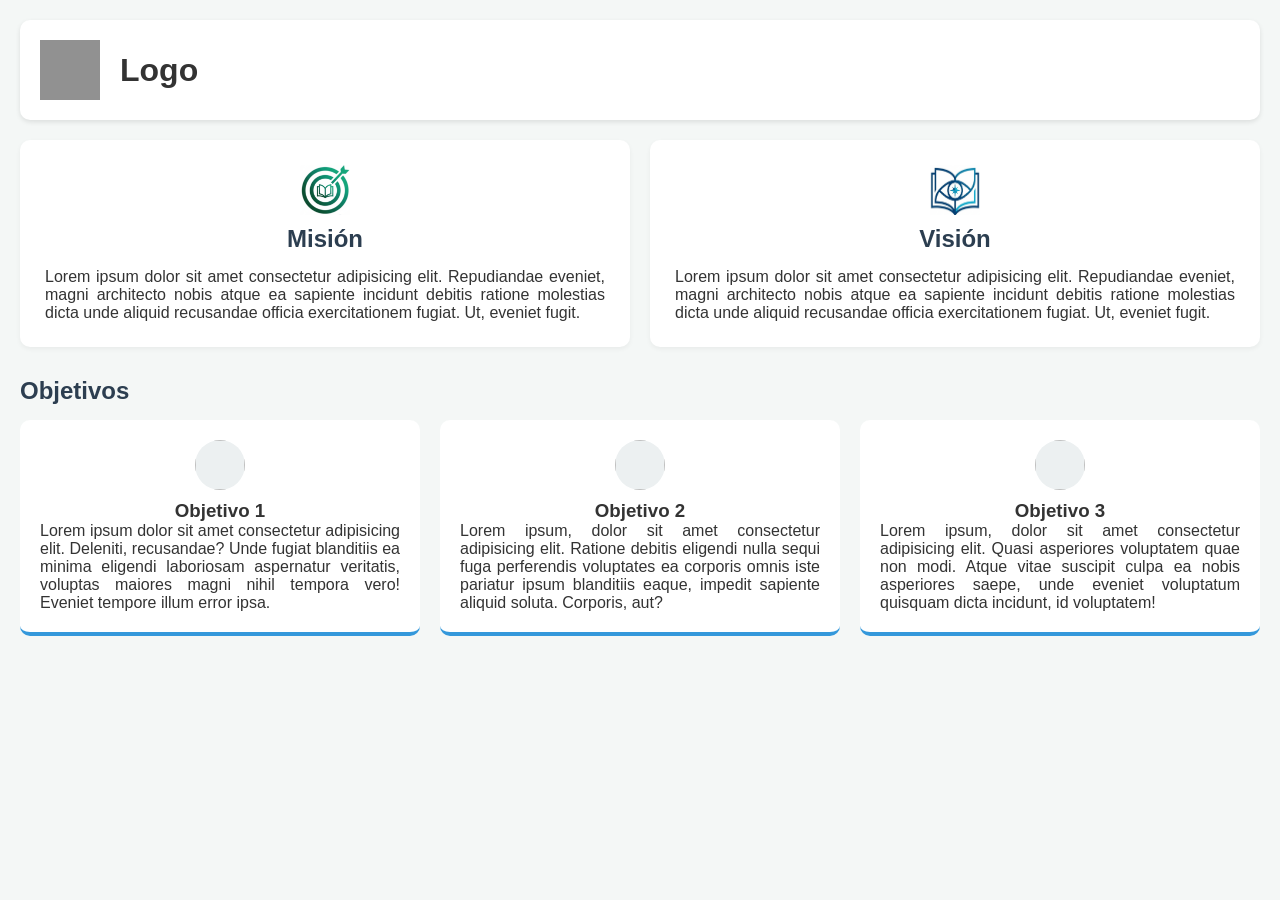
==== index.html @ 1b15ff0c "Add files via upload" ====
<!DOCTYPE html>
<html lang="es">
<head>
    <meta charset="UTF-8">
    <meta name="viewport" content="width=device-width, initial-scale=1.0">
    <link rel="stylesheet" href="/index.css">
    <title>Taller Editorial</title>
</head>
<body>
    <div class="Encabezado">
        <img src="/Logo.png"/>
        <h1>Logo</h1>
    </div>
    <div class="Mision-Vision-Container">
        <div class="Mision">
            <img src="/Mision.png"/>
            <h2>Misión</h2>
            <p>Lorem ipsum dolor sit amet consectetur adipisicing elit. Repudiandae eveniet, magni architecto nobis atque ea sapiente incidunt debitis ratione molestias dicta unde aliquid recusandae officia exercitationem fugiat. Ut, eveniet fugit.</p>
        </div>
        <div class="Vision">
            <img src="/Vision.png"/>
            <h2>Visión</h2>
            <p>Lorem ipsum dolor sit amet consectetur adipisicing elit. Repudiandae eveniet, magni architecto nobis atque ea sapiente incidunt debitis ratione molestias dicta unde aliquid recusandae officia exercitationem fugiat. Ut, eveniet fugit.</p>
        </div>
    </div>
    <h2>Objetivos</h2>
    <div class="Objetivos">
        <div class="Objetivo1">
            <img/>
            <h3>Objetivo 1</h3>
            <p>Lorem ipsum dolor sit amet consectetur adipisicing elit. Deleniti, recusandae? Unde fugiat blanditiis ea minima eligendi laboriosam aspernatur veritatis, voluptas maiores magni nihil tempora vero! Eveniet tempore illum error ipsa.</p>
        </div>
        <div class="Objetivo2">
            <img/>
            <h3>Objetivo 2</h3>
            <p>Lorem ipsum, dolor sit amet consectetur adipisicing elit. Ratione debitis eligendi nulla sequi fuga perferendis voluptates ea corporis omnis iste pariatur ipsum blanditiis eaque, impedit sapiente aliquid soluta. Corporis, aut?</p>
        </div>
        <div class="Objetivo3">
            <img/>
            <h3>Objetivo 3</h3>
            <p>Lorem ipsum, dolor sit amet consectetur adipisicing elit. Quasi asperiores voluptatem quae non modi. Atque vitae suscipit culpa ea nobis asperiores saepe, unde eveniet voluptatum quisquam dicta incidunt, id voluptatem!</p>
        </div>
    </div>
</body>
</html>
---- index.css ----
/* Configuración general */
* {
    margin: 0;
    padding: 0;
    box-sizing: border-box;
    font-family: 'Segoe UI', Tahoma, Geneva, Verdana, sans-serif;
}

body {
    background-color: #f4f7f6;
    color: #333;
    padding: 20px;
}

/* 1. Encabezado: Logo y Título alineados */
.Encabezado {
    display: flex;
    align-items: center; /* Alinea verticalmente al centro */
    gap: 20px;           /* Espacio entre logo y texto */
    padding: 20px;
    background-color: #fff;
    border-radius: 10px;
    margin-bottom: 20px;
    box-shadow: 0 2px 5px rgba(0,0,0,0.1);
}

.Encabezado img {
    height: 60px; /* Tamaño del logo */
}

/* 2. Misión y Visión: Uno al lado del otro */
.Mision, .Vision {
    background-color: #fff;
    padding: 25px;
    border-radius: 10px;
    flex: 1; /* Hace que ambos ocupen el mismo ancho */
    box-shadow: 0 2px 5px rgba(0,0,0,0.05);
    display: flex;
    flex-direction: column;
    align-items: center;
}

.Mision-Vision-Container img {
    width: 50px;
    height: 50px;
    background-color: #ecf0f1; /* Placeholder si no hay imagen */
    margin-bottom: 10px;
    /*border-radius: 50%;*/
    
}

/* Contenedor que envuelve Misión y Visión */
.Mision-Vision-Container { /* Nota abajo sobre este cambio */
    display: flex;
    gap: 20px;
    margin-bottom: 30px;
}

/* 3. Objetivos: Fila principal */
h2 {
    margin-bottom: 15px;
    color: #2c3e50;
}

.Objetivos {
    display: flex;
    justify-content: space-between; /* Los separa equitativamente */
    gap: 20px;
}

/* Objetivos internos: Imagen arriba, Texto abajo (Flex-Col) */
.Objetivo1, .Objetivo2, .Objetivo3 {
    display: flex;
    flex-direction: column; /* Alineación vertical */
    align-items: center;    /* Centra la imagen y el texto */
    background-color: #fff;
    padding: 20px;
    border-radius: 10px;
    flex: 1;
    text-align: center;
    border-bottom: 4px solid #3498db; /* Un detalle visual */
}

.Objetivos img {
    width: 50px;
    height: 50px;
    background-color: #ecf0f1; /* Placeholder si no hay imagen */
    margin-bottom: 10px;
    border-radius: 50%;
}

p {
    text-align: justify;
}
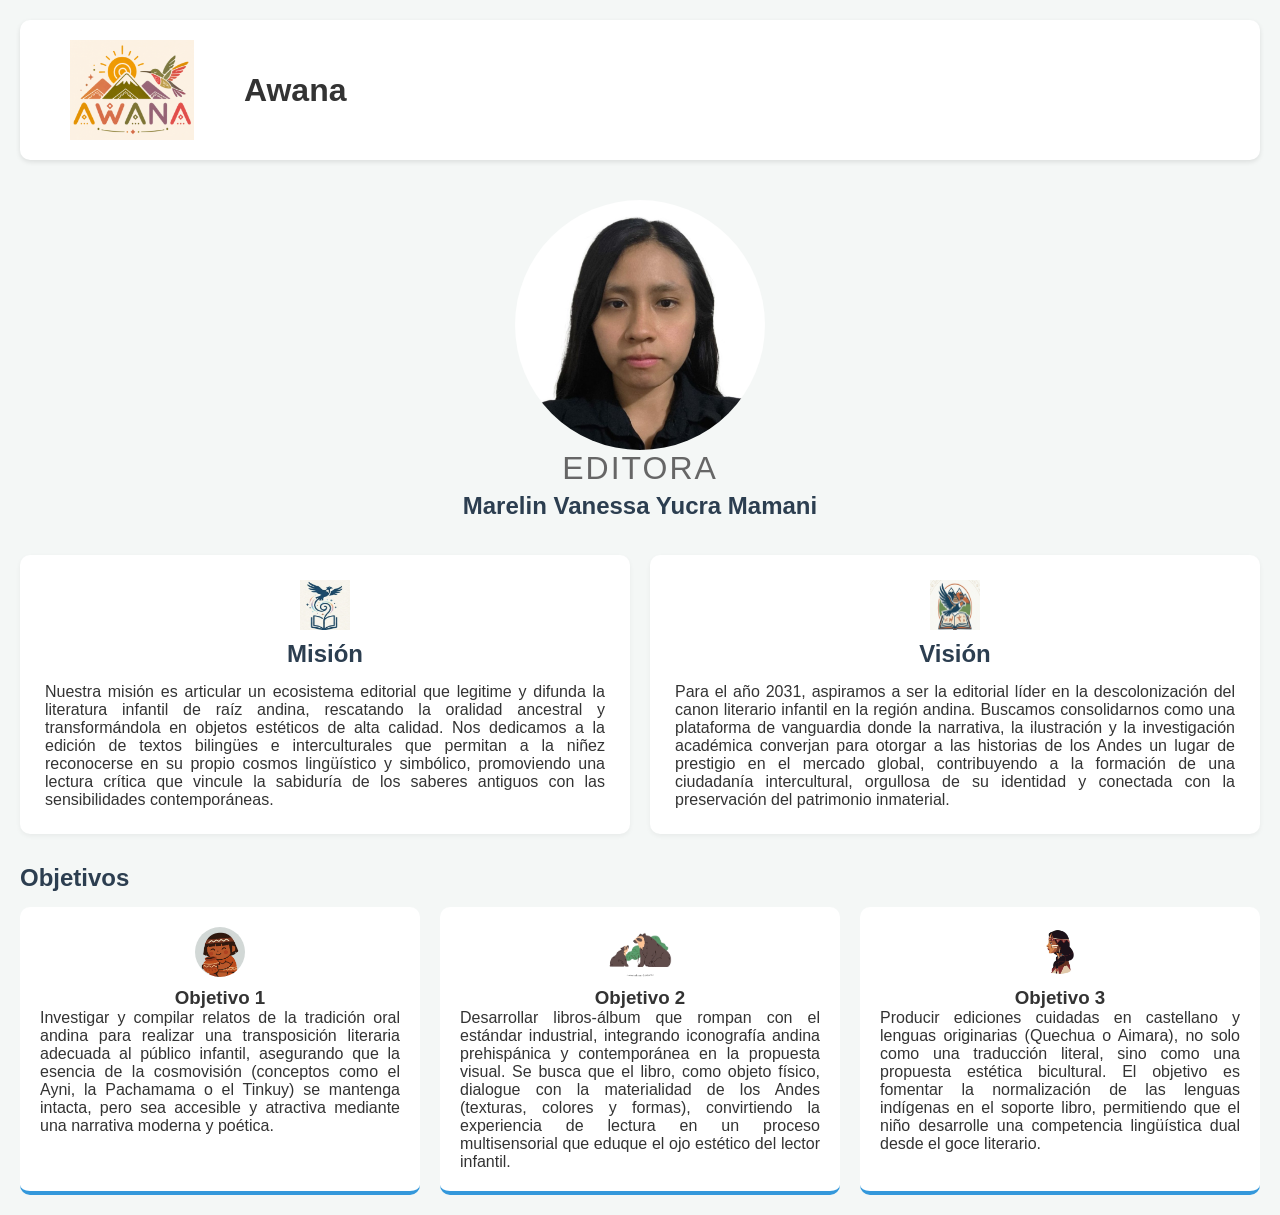
==== commit 36af451b: "Add files via upload" ====
--- a/index.html
+++ b/index.html
@@ -3,42 +3,47 @@
 <head>
     <meta charset="UTF-8">
     <meta name="viewport" content="width=device-width, initial-scale=1.0">
-    <link rel="stylesheet" href="/index.css">
-    <title>Taller Editorial</title>
+    <link rel="stylesheet" href="index.css">
+    <title>Awana</title>
 </head>
 <body>
     <div class="Encabezado">
-        <img src="/Logo.png"/>
-        <h1>Logo</h1>
+        <img src="AWANA.png"/>
+        <h1>Awana</h1>
+    </div>
+    <div class="Imagen_editora">
+        <img src="Editora.jpg" alt="Marelin Vanessa Yucra Mamani" class="foto-perfil"/>
+        <span class="tag-editorial">Editora</span>
+        <h2>Marelin Vanessa Yucra Mamani</h2>
     </div>
     <div class="Mision-Vision-Container">
         <div class="Mision">
-            <img src="/Mision.png"/>
+            <img src="MisionAn.png"/>
             <h2>Misión</h2>
-            <p>Lorem ipsum dolor sit amet consectetur adipisicing elit. Repudiandae eveniet, magni architecto nobis atque ea sapiente incidunt debitis ratione molestias dicta unde aliquid recusandae officia exercitationem fugiat. Ut, eveniet fugit.</p>
+            <p>Nuestra misión es articular un ecosistema editorial que legitime y difunda la literatura infantil de raíz andina, rescatando la oralidad ancestral y transformándola en objetos estéticos de alta calidad. Nos dedicamos a la edición de textos bilingües e interculturales que permitan a la niñez reconocerse en su propio cosmos lingüístico y simbólico, promoviendo una lectura crítica que vincule la sabiduría de los saberes antiguos con las sensibilidades contemporáneas.</p>
         </div>
         <div class="Vision">
-            <img src="/Vision.png"/>
+            <img src="VisionAn.png"/>
             <h2>Visión</h2>
-            <p>Lorem ipsum dolor sit amet consectetur adipisicing elit. Repudiandae eveniet, magni architecto nobis atque ea sapiente incidunt debitis ratione molestias dicta unde aliquid recusandae officia exercitationem fugiat. Ut, eveniet fugit.</p>
+            <p>Para el año 2031, aspiramos a ser la editorial líder en la descolonización del canon literario infantil en la región andina. Buscamos consolidarnos como una plataforma de vanguardia donde la narrativa, la ilustración y la investigación académica converjan para otorgar a las historias de los Andes un lugar de prestigio en el mercado global, contribuyendo a la formación de una ciudadanía intercultural, orgullosa de su identidad y conectada con la preservación del patrimonio inmaterial.</p>
         </div>
     </div>
     <h2>Objetivos</h2>
     <div class="Objetivos">
         <div class="Objetivo1">
-            <img/>
+            <img src="Objetivo1.avif"/>
             <h3>Objetivo 1</h3>
-            <p>Lorem ipsum dolor sit amet consectetur adipisicing elit. Deleniti, recusandae? Unde fugiat blanditiis ea minima eligendi laboriosam aspernatur veritatis, voluptas maiores magni nihil tempora vero! Eveniet tempore illum error ipsa.</p>
+            <p>Investigar y compilar relatos de la tradición oral andina para realizar una transposición literaria adecuada al público infantil, asegurando que la esencia de la cosmovisión (conceptos como el Ayni, la Pachamama o el Tinkuy) se mantenga intacta, pero sea accesible y atractiva mediante una narrativa moderna y poética.</p>
         </div>
         <div class="Objetivo2">
-            <img/>
+            <img src="Objetivo2.webp"/>
             <h3>Objetivo 2</h3>
-            <p>Lorem ipsum, dolor sit amet consectetur adipisicing elit. Ratione debitis eligendi nulla sequi fuga perferendis voluptates ea corporis omnis iste pariatur ipsum blanditiis eaque, impedit sapiente aliquid soluta. Corporis, aut?</p>
+            <p>Desarrollar libros-álbum que rompan con el estándar industrial, integrando iconografía andina prehispánica y contemporánea en la propuesta visual. Se busca que el libro, como objeto físico, dialogue con la materialidad de los Andes (texturas, colores y formas), convirtiendo la experiencia de lectura en un proceso multisensorial que eduque el ojo estético del lector infantil.</p>
         </div>
         <div class="Objetivo3">
-            <img/>
+            <img src="Objetivo3.avif"/>
             <h3>Objetivo 3</h3>
-            <p>Lorem ipsum, dolor sit amet consectetur adipisicing elit. Quasi asperiores voluptatem quae non modi. Atque vitae suscipit culpa ea nobis asperiores saepe, unde eveniet voluptatum quisquam dicta incidunt, id voluptatem!</p>
+            <p>Producir ediciones cuidadas en castellano y lenguas originarias (Quechua o Aimara), no solo como una traducción literal, sino como una propuesta estética bicultural. El objetivo es fomentar la normalización de las lenguas indígenas en el soporte libro, permitiendo que el niño desarrolle una competencia lingüística dual desde el goce literario.</p>
         </div>
     </div>
 </body>
--- a/index.css
+++ b/index.css
@@ -16,16 +16,44 @@
 .Encabezado {
     display: flex;
     align-items: center; /* Alinea verticalmente al centro */
-    gap: 20px;           /* Espacio entre logo y texto */
+    gap: 50px;           /* Espacio entre logo y texto */
     padding: 20px;
     background-color: #fff;
     border-radius: 10px;
     margin-bottom: 20px;
     box-shadow: 0 2px 5px rgba(0,0,0,0.1);
+    padding-left: 50px;
 }
 
 .Encabezado img {
-    height: 60px; /* Tamaño del logo */
+    height: 100px; /* Tamaño del logo */
+}
+
+.Imagen_editora {
+    display: flex;
+    flex-direction: column;
+    align-items: center;
+    text-align: center;
+    padding: 20px;
+}
+
+.tag-editorial {
+    font-size: 2rem;      /* Tamaño sutil */
+    text-transform: uppercase; /* Mayúsculas profesionales */
+    letter-spacing: 2px;     /* Aire entre letras, estilo editorial */
+    color: #666;             /* Gris suave para no competir con el h2 */
+    margin-bottom: 5px;      /* Espacio hacia el nombre */
+}
+
+/* El h2 se mantiene con su estilo por defecto, 
+   solo nos aseguramos de que no tenga márgenes extraños */
+h2 {
+    margin: 0;
+}
+
+.Imagen_editora img {
+    height: 250px;
+    border-radius: 100%;
 }
 
 /* 2. Misión y Visión: Uno al lado del otro */
@@ -82,7 +110,7 @@
 }
 
 .Objetivos img {
-    width: 50px;
+    /*width: 50px;*/
     height: 50px;
     background-color: #ecf0f1; /* Placeholder si no hay imagen */
     margin-bottom: 10px;
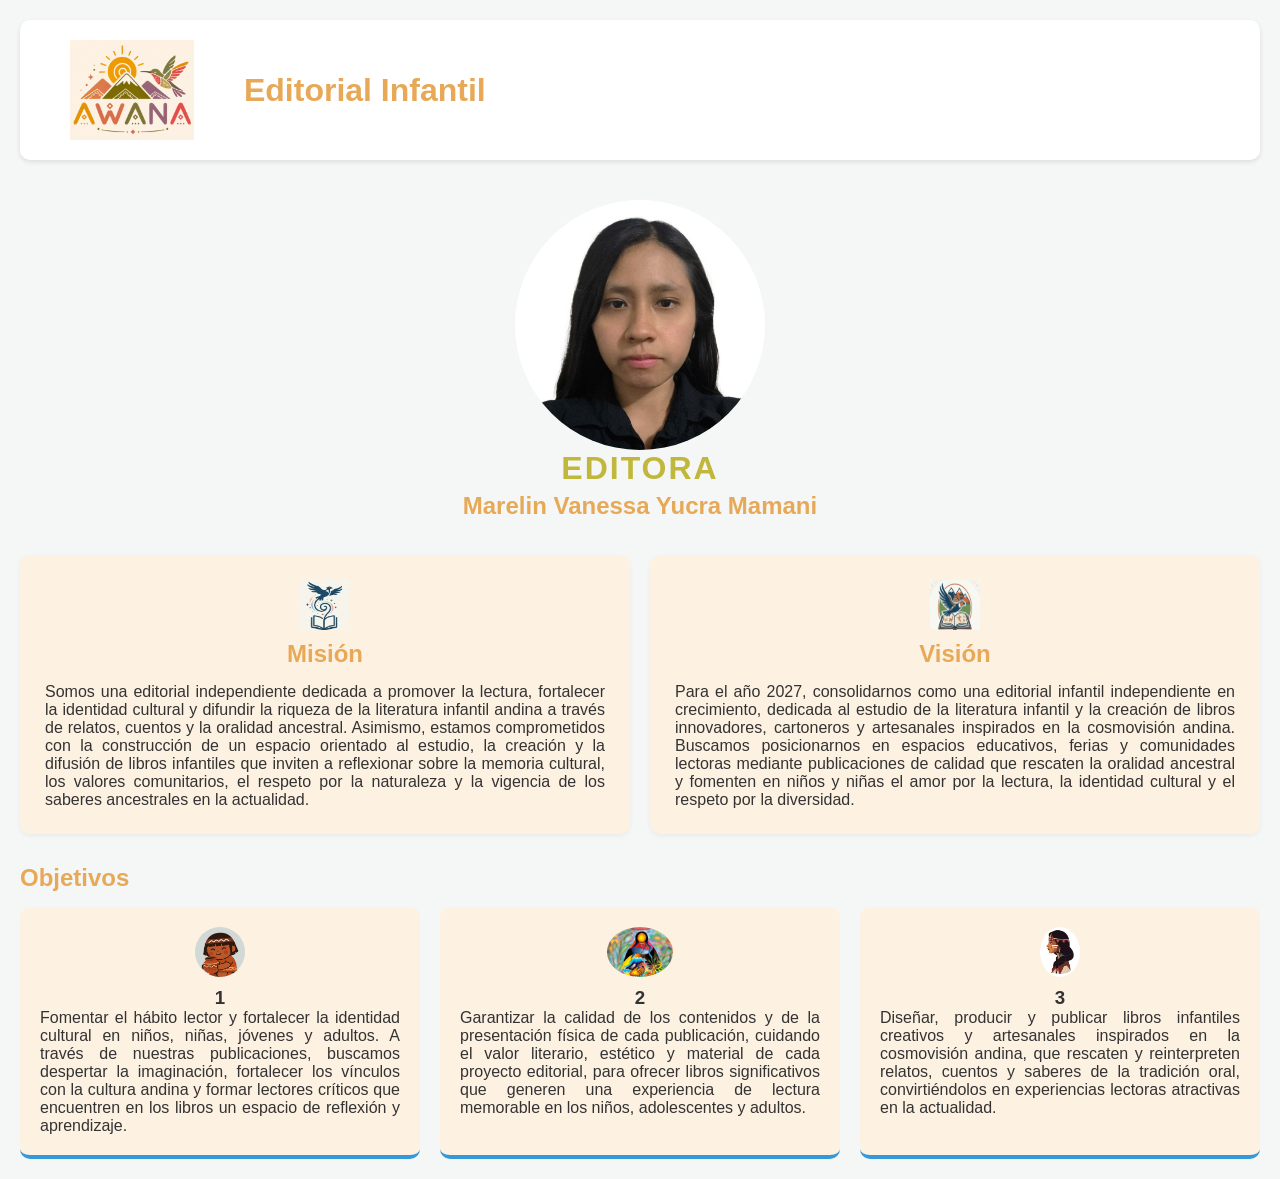
==== commit cd5b3152: "Add files via upload" ====
--- a/index.html
+++ b/index.html
@@ -9,41 +9,41 @@
 <body>
     <div class="Encabezado">
         <img src="AWANA.png"/>
-        <h1>Awana</h1>
+        <h1>Editorial Infantil</h1>
     </div>
     <div class="Imagen_editora">
         <img src="Editora.jpg" alt="Marelin Vanessa Yucra Mamani" class="foto-perfil"/>
         <span class="tag-editorial">Editora</span>
-        <h2>Marelin Vanessa Yucra Mamani</h2>
+        <h2 class="Nombre">Marelin Vanessa Yucra Mamani</h2>
     </div>
     <div class="Mision-Vision-Container">
         <div class="Mision">
             <img src="MisionAn.png"/>
             <h2>Misión</h2>
-            <p>Nuestra misión es articular un ecosistema editorial que legitime y difunda la literatura infantil de raíz andina, rescatando la oralidad ancestral y transformándola en objetos estéticos de alta calidad. Nos dedicamos a la edición de textos bilingües e interculturales que permitan a la niñez reconocerse en su propio cosmos lingüístico y simbólico, promoviendo una lectura crítica que vincule la sabiduría de los saberes antiguos con las sensibilidades contemporáneas.</p>
+            <p>Somos una editorial independiente dedicada a promover la lectura, fortalecer la identidad cultural y difundir la riqueza de la literatura infantil andina a través de relatos, cuentos y la oralidad ancestral. Asimismo, estamos comprometidos con la construcción de un espacio orientado al estudio, la creación y la difusión de libros infantiles que inviten a reflexionar sobre la memoria cultural, los valores comunitarios, el respeto por la naturaleza y la vigencia de los saberes ancestrales en la actualidad.</p>
         </div>
         <div class="Vision">
             <img src="VisionAn.png"/>
             <h2>Visión</h2>
-            <p>Para el año 2031, aspiramos a ser la editorial líder en la descolonización del canon literario infantil en la región andina. Buscamos consolidarnos como una plataforma de vanguardia donde la narrativa, la ilustración y la investigación académica converjan para otorgar a las historias de los Andes un lugar de prestigio en el mercado global, contribuyendo a la formación de una ciudadanía intercultural, orgullosa de su identidad y conectada con la preservación del patrimonio inmaterial.</p>
+            <p>Para el año 2027, consolidarnos como una editorial infantil independiente en crecimiento, dedicada al estudio de la literatura infantil y la creación de libros innovadores, cartoneros y artesanales inspirados en la cosmovisión andina. Buscamos posicionarnos en espacios educativos, ferias y comunidades lectoras mediante publicaciones de calidad que rescaten la oralidad ancestral y fomenten en niños y niñas el amor por la lectura, la identidad cultural y el respeto por la diversidad.</p>
         </div>
     </div>
-    <h2>Objetivos</h2>
+    <h2 class="Objetivos_Titulo">Objetivos</h2>
     <div class="Objetivos">
         <div class="Objetivo1">
             <img src="Objetivo1.avif"/>
-            <h3>Objetivo 1</h3>
-            <p>Investigar y compilar relatos de la tradición oral andina para realizar una transposición literaria adecuada al público infantil, asegurando que la esencia de la cosmovisión (conceptos como el Ayni, la Pachamama o el Tinkuy) se mantenga intacta, pero sea accesible y atractiva mediante una narrativa moderna y poética.</p>
+            <h3>1</h3>
+            <p>Fomentar el hábito lector y fortalecer la identidad cultural en niños, niñas, jóvenes y adultos. A través de nuestras publicaciones, buscamos despertar la imaginación, fortalecer los vínculos con la cultura andina y formar lectores críticos que encuentren en los libros un espacio de reflexión y aprendizaje.</p>
         </div>
         <div class="Objetivo2">
             <img src="Objetivo2.webp"/>
-            <h3>Objetivo 2</h3>
-            <p>Desarrollar libros-álbum que rompan con el estándar industrial, integrando iconografía andina prehispánica y contemporánea en la propuesta visual. Se busca que el libro, como objeto físico, dialogue con la materialidad de los Andes (texturas, colores y formas), convirtiendo la experiencia de lectura en un proceso multisensorial que eduque el ojo estético del lector infantil.</p>
+            <h3>2</h3>
+            <p>Garantizar la calidad de los contenidos y de la presentación física de cada publicación, cuidando el valor literario, estético y material de cada proyecto editorial, para ofrecer libros significativos que generen una experiencia de lectura memorable en los niños, adolescentes y adultos.</p>
         </div>
         <div class="Objetivo3">
             <img src="Objetivo3.avif"/>
-            <h3>Objetivo 3</h3>
-            <p>Producir ediciones cuidadas en castellano y lenguas originarias (Quechua o Aimara), no solo como una traducción literal, sino como una propuesta estética bicultural. El objetivo es fomentar la normalización de las lenguas indígenas en el soporte libro, permitiendo que el niño desarrolle una competencia lingüística dual desde el goce literario.</p>
+            <h3>3</h3>
+            <p>Diseñar, producir y publicar libros infantiles creativos y artesanales inspirados en la cosmovisión andina, que rescaten y reinterpreten relatos, cuentos y saberes de la tradición oral, convirtiéndolos en experiencias lectoras atractivas en la actualidad.</p>
         </div>
     </div>
 </body>
--- a/index.css
+++ b/index.css
@@ -6,10 +6,18 @@
     font-family: 'Segoe UI', Tahoma, Geneva, Verdana, sans-serif;
 }
 
+h1 {
+    color: rgb(231, 169, 88);
+}
+
 body {
     background-color: #f4f7f6;
     color: #333;
     padding: 20px;
+}
+
+.Nombre {
+    color: rgb(231, 169, 88);
 }
 
 /* 1. Encabezado: Logo y Título alineados */
@@ -41,8 +49,9 @@
     font-size: 2rem;      /* Tamaño sutil */
     text-transform: uppercase; /* Mayúsculas profesionales */
     letter-spacing: 2px;     /* Aire entre letras, estilo editorial */
-    color: #666;             /* Gris suave para no competir con el h2 */
+    color: #c0b73c;             /* Gris suave para no competir con el h2 */
     margin-bottom: 5px;      /* Espacio hacia el nombre */
+    font-weight: bold;
 }
 
 /* El h2 se mantiene con su estilo por defecto, 
@@ -58,7 +67,7 @@
 
 /* 2. Misión y Visión: Uno al lado del otro */
 .Mision, .Vision {
-    background-color: #fff;
+    background-color: #FDF1E2;
     padding: 25px;
     border-radius: 10px;
     flex: 1; /* Hace que ambos ocupen el mismo ancho */
@@ -73,8 +82,11 @@
     height: 50px;
     background-color: #ecf0f1; /* Placeholder si no hay imagen */
     margin-bottom: 10px;
-    /*border-radius: 50%;*/
-    
+    /*border-radius: 50%;*/ 
+}
+
+.Mision-Vision-Container h2 {
+    color: rgb(231, 169, 88);
 }
 
 /* Contenedor que envuelve Misión y Visión */
@@ -101,7 +113,7 @@
     display: flex;
     flex-direction: column; /* Alineación vertical */
     align-items: center;    /* Centra la imagen y el texto */
-    background-color: #fff;
+    background-color: #FDF1E2;
     padding: 20px;
     border-radius: 10px;
     flex: 1;
@@ -119,4 +131,8 @@
 
 p {
     text-align: justify;
+}
+
+.Objetivos_Titulo {
+    color: rgb(231, 169, 88);
 }
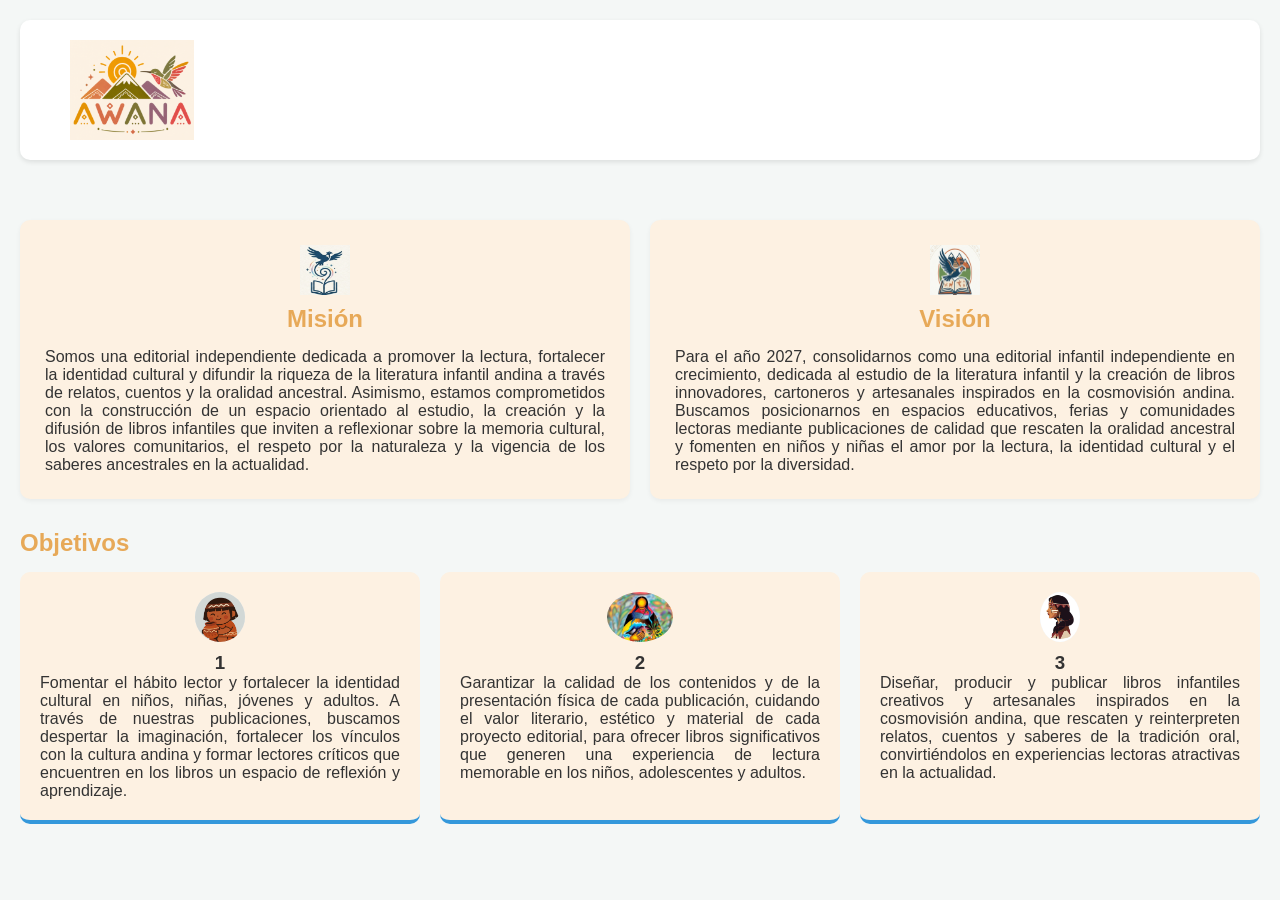
==== commit 4606fba4: "Update index.html" ====
--- a/index.html
+++ b/index.html
@@ -9,12 +9,8 @@
 <body>
     <div class="Encabezado">
         <img src="AWANA.png"/>
-        <h1>Editorial Infantil</h1>
     </div>
     <div class="Imagen_editora">
-        <img src="Editora.jpg" alt="Marelin Vanessa Yucra Mamani" class="foto-perfil"/>
-        <span class="tag-editorial">Editora</span>
-        <h2 class="Nombre">Marelin Vanessa Yucra Mamani</h2>
     </div>
     <div class="Mision-Vision-Container">
         <div class="Mision">
@@ -47,4 +43,4 @@
         </div>
     </div>
 </body>
-</html>+</html>
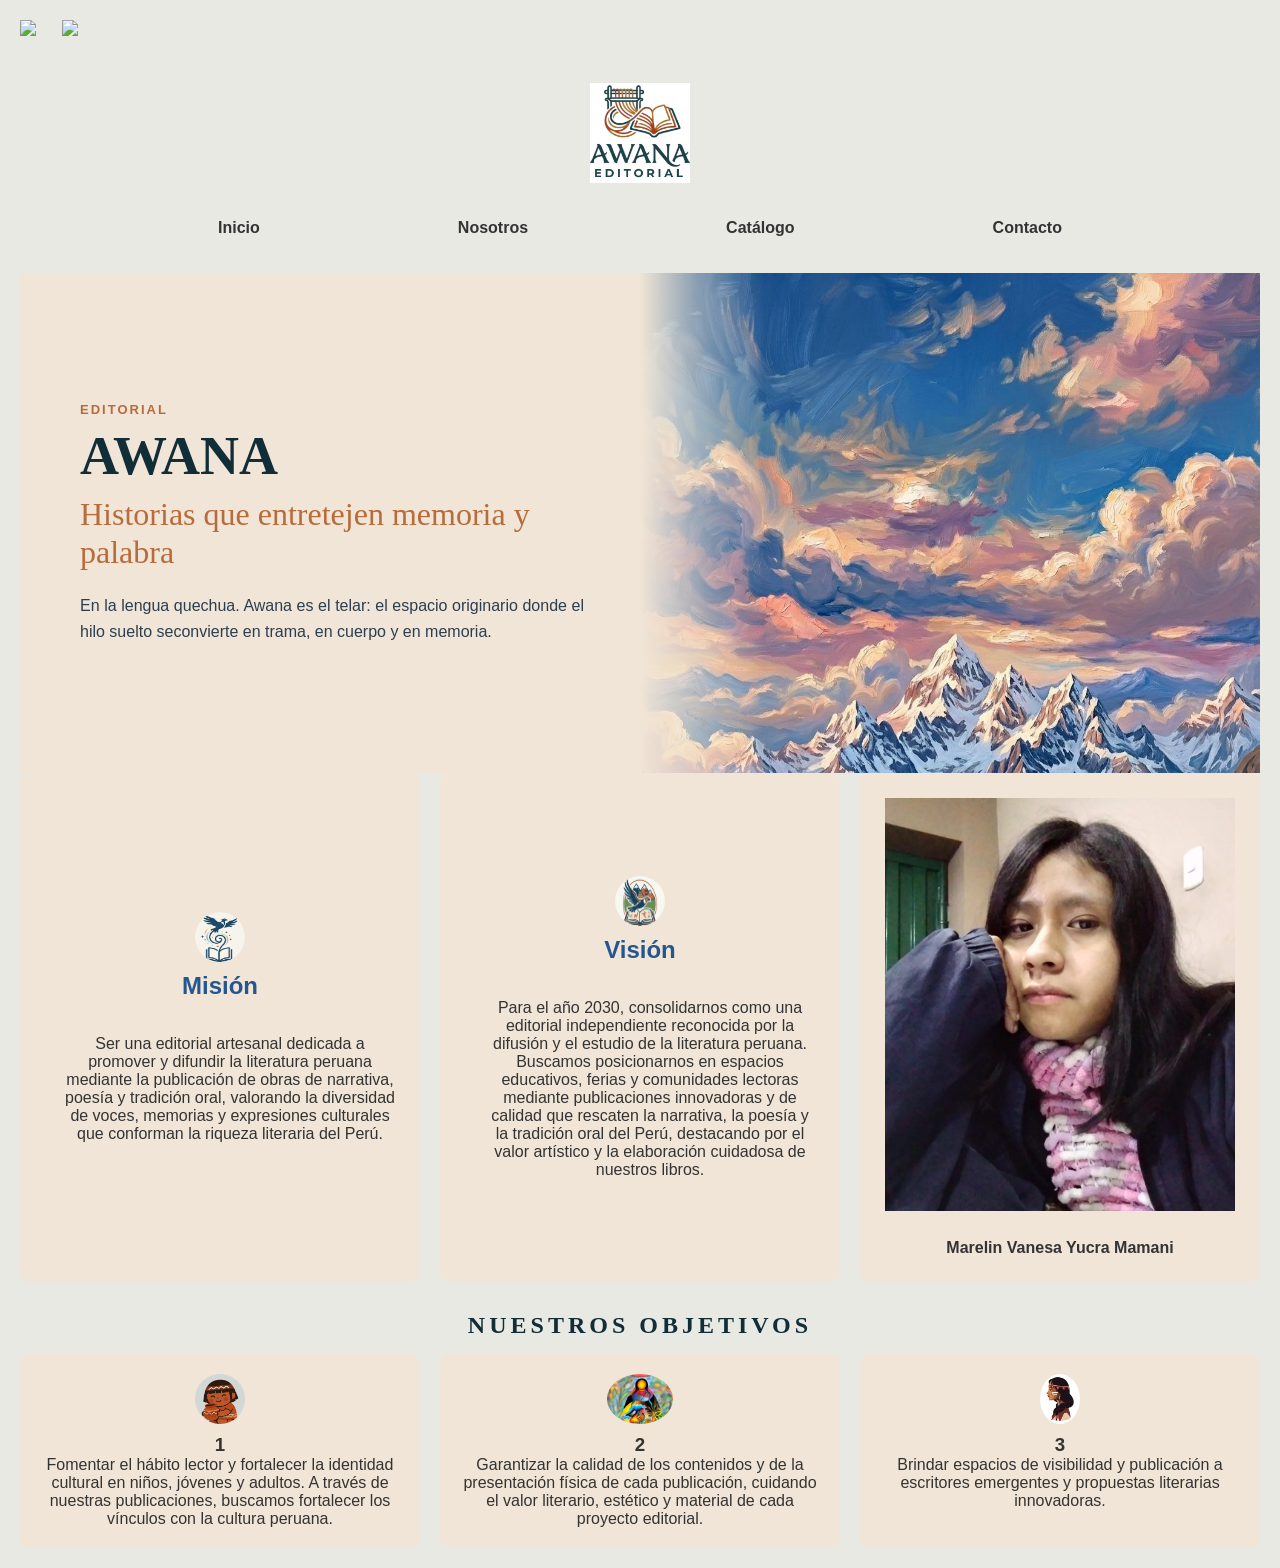
==== commit 2e96cae6: "Add files via upload" ====
--- a/index.html
+++ b/index.html
@@ -7,40 +7,62 @@
     <title>Awana</title>
 </head>
 <body>
-    <div class="Encabezado">
-        <img src="AWANA.png"/>
+    <div class="LogRed">
+        <img src="https://images.icon-icons.com/2428/PNG/512/facebook_black_logo_icon_147136.png"/>
+        <img src="https://w7.pngwing.com/pngs/815/101/png-transparent-www-mevrouwpak-nl-advertising-graphic-design-instagram-instagram-logo-business-advertising-thumbnail.png"/>
     </div>
-    <div class="Imagen_editora">
+    <div class="Logo">
+        <img src="AWANA.jpg"/>
+    </div>
+    <div class="NavBar">
+        <div>Inicio</div>
+        <div>Nosotros</div>
+        <div>Catálogo</div>
+        <div>Contacto</div>
+    </div>
+    <div class="MiddleSpace">
+        <div class="content-left">
+            <span class="category-tag">EDITORIAL</span>
+            <h1 class="main-title">AWANA</h1>
+            <h2 class="sub-title">Historias que entretejen memoria y palabra</h2>
+            <p class="description-text">
+                En la lengua quechua. Awana es el telar: el espacio originario donde el hilo suelto seconvierte en trama, en cuerpo y en memoria.
+            </p>
+        </div>
     </div>
     <div class="Mision-Vision-Container">
         <div class="Mision">
             <img src="MisionAn.png"/>
             <h2>Misión</h2>
-            <p>Somos una editorial independiente dedicada a promover la lectura, fortalecer la identidad cultural y difundir la riqueza de la literatura infantil andina a través de relatos, cuentos y la oralidad ancestral. Asimismo, estamos comprometidos con la construcción de un espacio orientado al estudio, la creación y la difusión de libros infantiles que inviten a reflexionar sobre la memoria cultural, los valores comunitarios, el respeto por la naturaleza y la vigencia de los saberes ancestrales en la actualidad.</p>
+            <p>Ser una editorial artesanal dedicada a promover y difundir la literatura peruana mediante la publicación de obras de narrativa, poesía y tradición oral, valorando la diversidad de voces, memorias y expresiones culturales que conforman la riqueza literaria del Perú.</p>
         </div>
         <div class="Vision">
             <img src="VisionAn.png"/>
             <h2>Visión</h2>
-            <p>Para el año 2027, consolidarnos como una editorial infantil independiente en crecimiento, dedicada al estudio de la literatura infantil y la creación de libros innovadores, cartoneros y artesanales inspirados en la cosmovisión andina. Buscamos posicionarnos en espacios educativos, ferias y comunidades lectoras mediante publicaciones de calidad que rescaten la oralidad ancestral y fomenten en niños y niñas el amor por la lectura, la identidad cultural y el respeto por la diversidad.</p>
+            <p>Para el año 2030, consolidarnos como una editorial independiente reconocida por la difusión y el estudio de la literatura peruana. Buscamos posicionarnos en espacios educativos, ferias y comunidades lectoras mediante publicaciones innovadoras y de calidad que rescaten la narrativa, la poesía y la tradición oral del Perú, destacando por el valor artístico y la elaboración cuidadosa de nuestros libros.</p>
+        </div>
+        <div class="Foto">
+            <img src="Editora.jpeg"/>
+            <div>Marelin Vanesa Yucra Mamani</div>
         </div>
     </div>
-    <h2 class="Objetivos_Titulo">Objetivos</h2>
+    <h2 class="Objetivos_Titulo">NUESTROS OBJETIVOS</h2>
     <div class="Objetivos">
         <div class="Objetivo1">
             <img src="Objetivo1.avif"/>
             <h3>1</h3>
-            <p>Fomentar el hábito lector y fortalecer la identidad cultural en niños, niñas, jóvenes y adultos. A través de nuestras publicaciones, buscamos despertar la imaginación, fortalecer los vínculos con la cultura andina y formar lectores críticos que encuentren en los libros un espacio de reflexión y aprendizaje.</p>
+            <p>Fomentar el hábito lector y fortalecer la identidad cultural en niños, jóvenes y adultos. A través de nuestras publicaciones, buscamos fortalecer los vínculos con la cultura peruana.</p>
         </div>
         <div class="Objetivo2">
             <img src="Objetivo2.webp"/>
             <h3>2</h3>
-            <p>Garantizar la calidad de los contenidos y de la presentación física de cada publicación, cuidando el valor literario, estético y material de cada proyecto editorial, para ofrecer libros significativos que generen una experiencia de lectura memorable en los niños, adolescentes y adultos.</p>
+            <p>Garantizar la calidad de los contenidos y de la presentación física de cada publicación, cuidando el valor literario, estético y material de cada proyecto editorial.</p>
         </div>
         <div class="Objetivo3">
             <img src="Objetivo3.avif"/>
             <h3>3</h3>
-            <p>Diseñar, producir y publicar libros infantiles creativos y artesanales inspirados en la cosmovisión andina, que rescaten y reinterpreten relatos, cuentos y saberes de la tradición oral, convirtiéndolos en experiencias lectoras atractivas en la actualidad.</p>
+            <p>Brindar espacios de visibilidad y publicación a escritores emergentes y propuestas literarias innovadoras.</p>
         </div>
     </div>
 </body>
-</html>
+</html>
--- a/index.css
+++ b/index.css
@@ -3,7 +3,8 @@
     margin: 0;
     padding: 0;
     box-sizing: border-box;
-    font-family: 'Segoe UI', Tahoma, Geneva, Verdana, sans-serif;
+    /*font-family: 'Segoe UI', Tahoma, Geneva, Verdana, sans-serif;*/
+    font-family: 'Arial', sans-serif;
 }
 
 h1 {
@@ -11,7 +12,7 @@
 }
 
 body {
-    background-color: #f4f7f6;
+    background-color: #e9e9e4;
     color: #333;
     padding: 20px;
 }
@@ -21,37 +22,93 @@
 }
 
 /* 1. Encabezado: Logo y Título alineados */
-.Encabezado {
-    display: flex;
+.LogRed {
+    width: 100%;
+    display: flex;
+    height: 7vh;
+    gap: 2vw
+}
+
+.Logo {
+    display: flex;
+    justify-content: center;
     align-items: center; /* Alinea verticalmente al centro */
-    gap: 50px;           /* Espacio entre logo y texto */
-    padding: 20px;
-    background-color: #fff;
-    border-radius: 10px;
-    margin-bottom: 20px;
-    box-shadow: 0 2px 5px rgba(0,0,0,0.1);
-    padding-left: 50px;
-}
-
-.Encabezado img {
+}
+
+.Logo img {
     height: 100px; /* Tamaño del logo */
 }
 
-.Imagen_editora {
+.NavBar {
+    width: 100%;
+    height: 10vh;
+    display: flex;
+    justify-content: space-evenly;
+    align-items: center;
+}
+
+.NavBar div {
+    font-weight: bold;
+}
+
+.MiddleSpace {
+    width: 100%;
+    min-height: 500px; /* Ajusta la altura según necesites */
+    display: flex;
+    align-items: center; /* Centra el contenido verticalmente */
+    padding: 60px; /* Margen interno general */
+    box-sizing: border-box;
+    background: 
+        /* Degradado suave de derecha a izquierda */
+        linear-gradient(to left, transparent 40%, #f0e5d6 50%), 
+        url('Middle.jpeg') right center / 50% 100% no-repeat;
+}
+
+.content-left {
+    max-width: 45%; /* Hace que el texto ocupe solo el lado izquierdo y no toque la foto */
     display: flex;
     flex-direction: column;
-    align-items: center;
-    text-align: center;
-    padding: 20px;
-}
-
-.tag-editorial {
-    font-size: 2rem;      /* Tamaño sutil */
-    text-transform: uppercase; /* Mayúsculas profesionales */
-    letter-spacing: 2px;     /* Aire entre letras, estilo editorial */
-    color: #c0b73c;             /* Gris suave para no competir con el h2 */
-    margin-bottom: 5px;      /* Espacio hacia el nombre */
-    font-weight: bold;
+    gap: 12px; /* Espaciado uniforme entre los textos */
+}
+
+/* --- ESTILOS DE TEXTO (Estilo Canva) --- */
+
+/* Etiqueta pequeña superior (ej. "BLOG" o "EDITORIAL") */
+.category-tag {
+    font-family: 'Arial', sans-serif; /* Cambiar por tu fuente sans-serif corporativa */
+    font-size: 13px;
+    font-weight: bold;
+    letter-spacing: 2px;
+    color: #b86b3b; /* Color marrón / óxido */
+}
+
+/* Título Principal "AWANA" */
+.main-title {
+    font-family: 'Georgia', serif; /* Usamos una fuente Serif elegante */
+    font-size: 54px; /* Grande y dominante */
+    font-weight: bold;
+    color: #112e38; /* Azul muy oscuro/petróleo de tu logo */
+    margin: 0;
+    line-height: 1;
+}
+
+/* Subtítulo "Historias que entretejen..." */
+.sub-title {
+    font-family: 'Georgia', serif;
+    font-size: 32px;
+    font-weight: normal;
+    color: #b86b3b; /* Color marrón / óxido del telar */
+    margin: 0;
+    line-height: 1.2;
+}
+
+/* Párrafo descriptivo */
+.description-text {
+    font-family: 'Arial', sans-serif;
+    font-size: 16px;
+    line-height: 1.6;
+    color: #2c3e50; /* Un gris muy oscuro para lectura cómoda */
+    margin-top: 10px;
 }
 
 /* El h2 se mantiene con su estilo por defecto, 
@@ -60,21 +117,21 @@
     margin: 0;
 }
 
-.Imagen_editora img {
-    height: 250px;
-    border-radius: 100%;
-}
-
 /* 2. Misión y Visión: Uno al lado del otro */
 .Mision, .Vision {
-    background-color: #FDF1E2;
+    background-color: #f0e5d6;
     padding: 25px;
     border-radius: 10px;
     flex: 1; /* Hace que ambos ocupen el mismo ancho */
-    box-shadow: 0 2px 5px rgba(0,0,0,0.05);
     display: flex;
     flex-direction: column;
     align-items: center;
+    justify-content: center;
+}
+
+.Mision-Vision-Container p {
+    text-align: center;
+    padding: 20px 0 0 20px;
 }
 
 .Mision-Vision-Container img {
@@ -82,11 +139,11 @@
     height: 50px;
     background-color: #ecf0f1; /* Placeholder si no hay imagen */
     margin-bottom: 10px;
-    /*border-radius: 50%;*/ 
+    border-radius: 50%;
 }
 
 .Mision-Vision-Container h2 {
-    color: rgb(231, 169, 88);
+    color: #24568f;
 }
 
 /* Contenedor que envuelve Misión y Visión */
@@ -94,6 +151,29 @@
     display: flex;
     gap: 20px;
     margin-bottom: 30px;
+}
+
+.Foto {
+    flex: 1; /* Hace que ocupe el mismo ancho que Misión y Visión */
+    display: flex;
+    flex-direction: column;
+    justify-content: center; /* Centrado vertical */
+    align-items: center;     /* Centrado horizontal */
+    background-color: #f0e5d6; /* Opcional: por si quieres que tenga el mismo fondo que los otros bloques */
+    border-radius: 10px;       /* Opcional: por si lleva el mismo diseño */
+    padding: 25px;             /* Opcional: para mantener simetría */
+    gap: 2vh;
+}
+
+.Foto img {
+    width: 100%;
+    height: 90%;
+    object-fit: cover; /* Evita que la foto se estire feo si no es cuadrada */
+    border-radius: 0;
+}
+
+.Foto div {
+    font-weight: bold;
 }
 
 /* 3. Objetivos: Fila principal */
@@ -108,17 +188,20 @@
     gap: 20px;
 }
 
+.Objetivos p{
+    text-align: center;
+}
+
 /* Objetivos internos: Imagen arriba, Texto abajo (Flex-Col) */
 .Objetivo1, .Objetivo2, .Objetivo3 {
     display: flex;
     flex-direction: column; /* Alineación vertical */
     align-items: center;    /* Centra la imagen y el texto */
-    background-color: #FDF1E2;
     padding: 20px;
     border-radius: 10px;
     flex: 1;
     text-align: center;
-    border-bottom: 4px solid #3498db; /* Un detalle visual */
+    background-color: #f0e5d6;
 }
 
 .Objetivos img {
@@ -134,5 +217,12 @@
 }
 
 .Objetivos_Titulo {
-    color: rgb(231, 169, 88);
+    font-family: 'Georgia', serif;      /* Tipografía elegante con serifas */
+    font-size: 24px;                    /* Tamaño intermedio y equilibrado */
+    font-weight: bold;                  /* Texto en negrita */
+    color: #112e38;                     /* El azul oscuro corporativo de AWANA */
+    text-transform: uppercase;          /* Fuerza a que todo sea mayúsculas */
+    letter-spacing: 4px;                /* Espaciado amplio entre letras (clave del diseño) */
+    text-align: center;                 /* Centrado en la página */
+    margin-bottom: 15px;
 }
